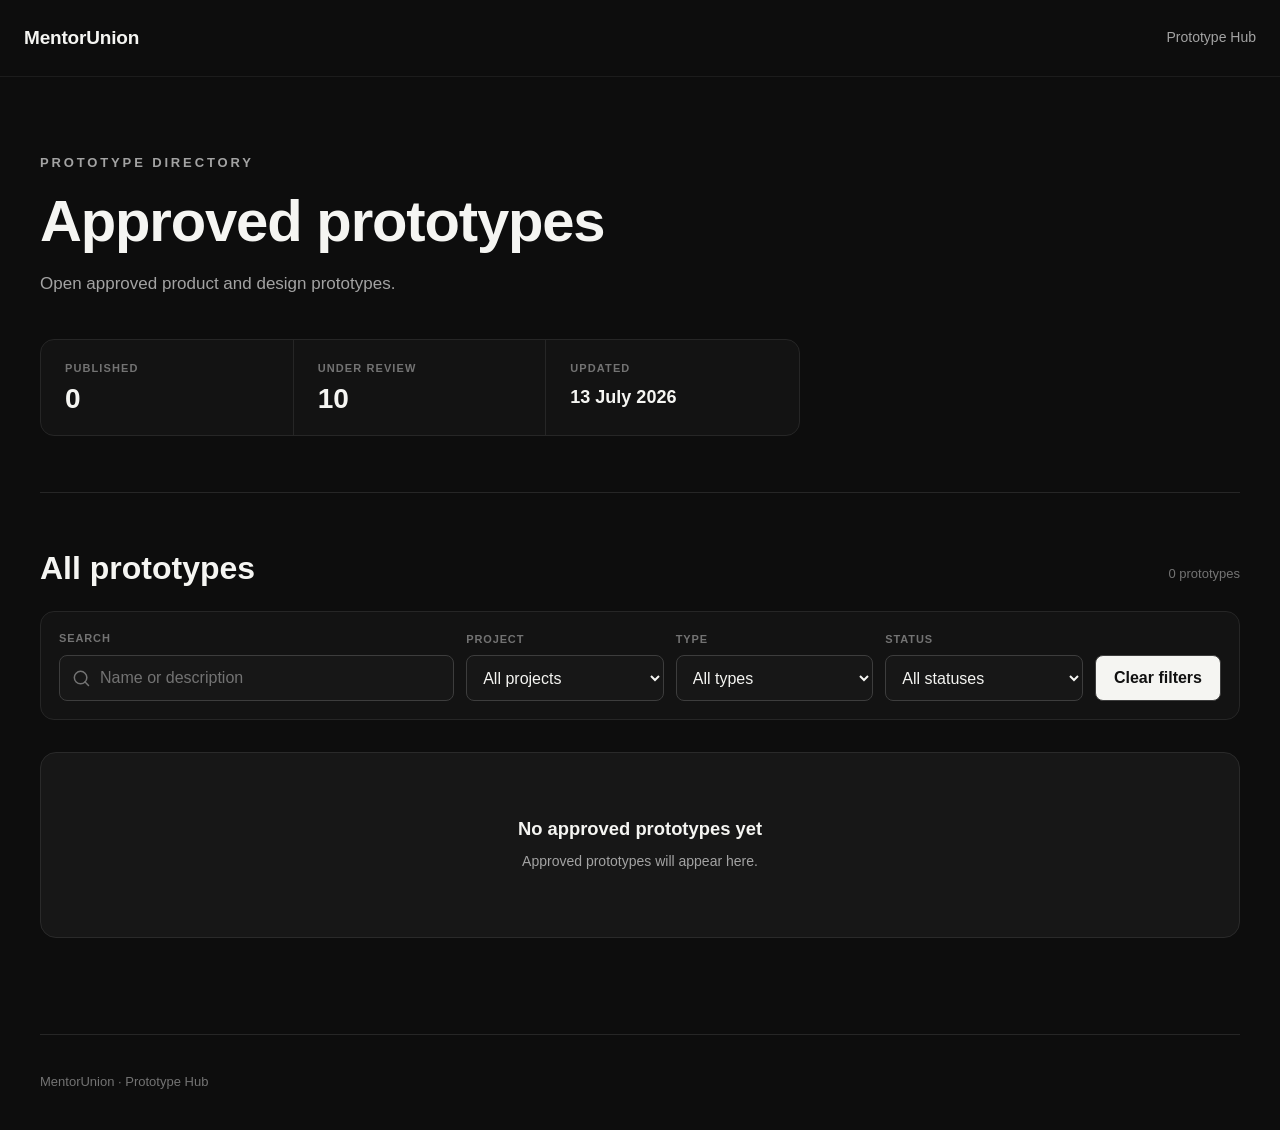
==== index.html @ cf946538 "Create approved prototype hub" ====
<!doctype html>
<html lang="en">
<head>
  <meta charset="utf-8">
  <meta name="viewport" content="width=device-width, initial-scale=1">
  <meta name="description" content="The central directory for approved MentorUnion product and design prototypes.">
  <meta name="color-scheme" content="dark">
  <title>Prototype Hub</title>
  <link rel="icon" href="assets/icons/hub-mark.svg" type="image/svg+xml">
  <link rel="stylesheet" href="assets/shared/styles.css">
  <script src="assets/shared/app.js" defer></script>
</head>
<body>
  <a class="skip-link" href="#prototype-directory">Skip to prototype directory</a>

  <header class="site-header">
    <div class="nav-inner">
      <a class="brand" href="index.html" aria-label="Prototype Hub home">MentorUnion</a>
      <span class="header-label">Prototype Hub</span>
    </div>
  </header>

  <main class="page-shell">
    <section class="hero" aria-labelledby="page-title">
      <p class="eyebrow">PROTOTYPE DIRECTORY</p>
      <h1 id="page-title">Approved prototypes</h1>
      <p class="hero-copy">Open approved product and design prototypes.</p>

      <dl class="summary" aria-label="Directory summary">
        <div class="summary-item">
          <dt>Published</dt>
          <dd id="published-count">0</dd>
        </div>
        <div class="summary-item">
          <dt>Under review</dt>
          <dd id="review-count">0</dd>
        </div>
        <div class="summary-item">
          <dt>Updated</dt>
          <dd id="last-updated">13 July 2026</dd>
        </div>
      </dl>
    </section>

    <section class="directory" id="prototype-directory" aria-labelledby="directory-title">
      <div class="section-heading">
        <h2 id="directory-title">All prototypes</h2>
        <p id="result-count" class="result-count" aria-live="polite">0 prototypes</p>
      </div>

      <form class="filters" id="filters" role="search" aria-label="Filter approved prototypes">
        <div class="filter-field search-field">
          <label for="prototype-search">Search</label>
          <div class="search-control">
            <svg aria-hidden="true" viewBox="0 0 24 24" width="20" height="20">
              <path d="m21 21-4.4-4.4m2.4-5.1a7.5 7.5 0 1 1-15 0 7.5 7.5 0 0 1 15 0Z" fill="none" stroke="currentColor" stroke-linecap="round" stroke-width="1.8"/>
            </svg>
            <input id="prototype-search" name="search" type="search" placeholder="Name or description" autocomplete="off">
          </div>
        </div>

        <div class="filter-field">
          <label for="project-filter">Project</label>
          <select id="project-filter" name="project">
            <option value="">All projects</option>
          </select>
        </div>

        <div class="filter-field">
          <label for="type-filter">Type</label>
          <select id="type-filter" name="type">
            <option value="">All types</option>
          </select>
        </div>

        <div class="filter-field">
          <label for="status-filter">Status</label>
          <select id="status-filter" name="status">
            <option value="">All statuses</option>
            <option value="approved">Approved</option>
          </select>
        </div>

        <button class="clear-button" id="clear-filters" type="reset">Clear filters</button>
      </form>

      <div class="prototype-grid" id="prototype-grid" aria-live="polite" aria-busy="true"></div>

      <div class="empty-state" id="empty-state" hidden>
        <h3 id="empty-title">No approved prototypes yet</h3>
        <p id="empty-description">Approved prototypes will appear here.</p>
      </div>

      <noscript>
        <div class="empty-state noscript-state">
          <h3>JavaScript is required to load the directory</h3>
          <p>Enable JavaScript to render approved prototype metadata from prototypes.json.</p>
        </div>
      </noscript>
    </section>
  </main>

  <footer class="site-footer page-shell">
    <p>MentorUnion · Prototype Hub</p>
  </footer>
</body>
</html>
---- assets/shared/styles.css ----
:root {
  --page: #0d0d0d;
  --surface: #171717;
  --surface-soft: #131313;
  --surface-selected: #1d2021;
  --text: #f5f5f2;
  --text-soft: #d4d4d4;
  --text-muted: #a3a3a3;
  --text-faint: #737373;
  --border: #262626;
  --border-card: #2a2a2a;
  --border-strong: #3d3d3d;
  --cyan: #39b6d8;
  --yellow: #f7d344;
  --orange: #e38330;
  --font: "Montserrat", "Helvetica Neue", Arial, sans-serif;
  --content: 1200px;
  --nav-content: 1312px;
  --radius: 16px;
}

*,
*::before,
*::after {
  box-sizing: border-box;
}

html {
  background: var(--page);
  scroll-behavior: smooth;
}

body {
  min-width: 0;
  margin: 0;
  overflow-x: hidden;
  background: var(--page);
  color: var(--text);
  font-family: var(--font);
  font-size: 16px;
  line-height: 1.55;
  -webkit-font-smoothing: antialiased;
}

img,
svg {
  display: block;
  max-width: 100%;
}

button,
input,
select {
  font: inherit;
}

a {
  color: var(--text);
  text-decoration: none;
}

a:hover {
  color: var(--cyan);
}

[hidden] {
  display: none !important;
}

:focus-visible {
  outline: 3px solid var(--cyan);
  outline-offset: 3px;
}

.skip-link {
  position: fixed;
  z-index: 100;
  top: 12px;
  left: 12px;
  min-height: 44px;
  padding: 10px 14px;
  transform: translateY(-160%);
  border-radius: 8px;
  background: var(--text);
  color: #111;
  font-weight: 700;
}

.skip-link:focus {
  transform: translateY(0);
}

.site-header {
  border-bottom: 1px solid #1c1c1c;
  background: rgba(13, 13, 13, 0.96);
}

.nav-inner {
  width: min(calc(100% - 48px), var(--nav-content));
  min-height: 76px;
  margin-inline: auto;
  display: flex;
  align-items: center;
  justify-content: space-between;
  gap: 32px;
}

.brand {
  font-size: 19px;
  font-weight: 800;
  letter-spacing: -0.01em;
}

.header-label {
  color: var(--text-muted);
  font-size: 14px;
  font-weight: 500;
}

.page-shell {
  width: min(calc(100% - 48px), var(--content));
  margin-inline: auto;
}

.hero {
  padding: 76px 0 56px;
  border-bottom: 1px solid var(--border);
}

.eyebrow {
  margin: 0 0 18px;
  color: var(--text-muted);
  font-size: 13px;
  font-weight: 700;
  letter-spacing: 0.22em;
}

h1,
h2,
h3,
p {
  overflow-wrap: break-word;
}

h1,
h2,
h3 {
  margin-top: 0;
}

h1 {
  margin-bottom: 0;
  font-size: clamp(2.5rem, 5vw, 3.625rem);
  font-weight: 800;
  letter-spacing: -0.02em;
  line-height: 1.05;
}

h2 {
  margin-bottom: 0;
  font-size: clamp(1.5rem, 3vw, 2rem);
  line-height: 1.2;
}

h3 {
  margin-bottom: 10px;
  font-size: 1.15rem;
  line-height: 1.3;
}

.hero-copy {
  max-width: 680px;
  margin: 18px 0 0;
  color: var(--text-muted);
  font-size: 17px;
  line-height: 1.6;
}

.summary {
  display: grid;
  grid-template-columns: repeat(3, minmax(0, 1fr));
  max-width: 760px;
  margin: 42px 0 0;
  overflow: hidden;
  border: 1px solid var(--border);
  border-radius: 14px;
  background: var(--surface-soft);
}

.summary-item {
  min-width: 0;
  padding: 20px 24px;
  border-right: 1px solid var(--border);
}

.summary-item:last-child {
  border-right: 0;
}

.summary dt {
  margin-bottom: 7px;
  color: var(--text-faint);
  font-size: 11px;
  font-weight: 700;
  letter-spacing: 0.1em;
  text-transform: uppercase;
}

.summary dd {
  margin: 0;
  color: var(--text);
  font-size: 18px;
  font-weight: 700;
}

.summary-item:not(:last-child) dd {
  font-size: 28px;
  line-height: 1.1;
}

.directory {
  padding: 56px 0 96px;
}

.section-heading {
  display: flex;
  align-items: end;
  justify-content: space-between;
  gap: 24px;
  margin-bottom: 24px;
}

.result-count {
  flex: none;
  margin: 0 0 3px;
  color: var(--text-faint);
  font-size: 13px;
}

.filters {
  display: grid;
  grid-template-columns: minmax(220px, 2fr) repeat(3, minmax(150px, 1fr)) auto;
  gap: 12px;
  align-items: end;
  margin-bottom: 32px;
  padding: 18px;
  border: 1px solid var(--border);
  border-radius: 14px;
  background: var(--surface-soft);
}

.filter-field {
  min-width: 0;
}

.filter-field label {
  display: block;
  margin-bottom: 7px;
  color: var(--text-faint);
  font-size: 11px;
  font-weight: 700;
  letter-spacing: 0.08em;
  text-transform: uppercase;
}

input,
select,
.clear-button {
  width: 100%;
  min-height: 46px;
  border: 1px solid var(--border-strong);
  border-radius: 8px;
  background: var(--surface);
  color: var(--text);
}

input,
select {
  padding: 10px 12px;
}

select {
  cursor: pointer;
  color-scheme: dark;
}

.search-control {
  position: relative;
}

.search-control svg {
  position: absolute;
  top: 50%;
  left: 12px;
  transform: translateY(-50%);
  color: var(--text-faint);
  pointer-events: none;
}

.search-control input {
  padding-left: 40px;
}

input::placeholder {
  color: var(--text-faint);
}

.clear-button {
  width: auto;
  padding: 10px 18px;
  cursor: pointer;
  background: var(--text);
  color: #111;
  font-weight: 700;
}

.clear-button:hover {
  background: #fff;
}

.prototype-grid {
  display: grid;
  grid-template-columns: repeat(3, minmax(0, 1fr));
  gap: 24px;
}

.prototype-card {
  min-width: 0;
  overflow: hidden;
  border: 1px solid var(--border-card);
  border-radius: var(--radius);
  background: var(--surface);
  transition: border-color 160ms ease, transform 160ms ease;
}

.prototype-card:hover {
  transform: translateY(-2px);
  border-color: var(--border-strong);
}

.preview-frame {
  position: relative;
  overflow: hidden;
  aspect-ratio: 16 / 10;
  border-bottom: 1px solid var(--border);
  background: var(--surface-soft);
}

.preview-frame img {
  width: 100%;
  height: 100%;
  object-fit: cover;
}

.device-badge {
  position: absolute;
  top: 12px;
  right: 12px;
  padding: 6px 9px;
  border: 1px solid var(--border-strong);
  border-radius: 999px;
  background: rgba(13, 13, 13, 0.9);
  color: var(--text-soft);
  font-size: 11px;
  font-weight: 600;
}

.card-body {
  display: flex;
  min-height: 320px;
  flex-direction: column;
  padding: 24px;
}

.card-meta,
.card-details {
  display: flex;
  flex-wrap: wrap;
  gap: 8px;
  align-items: center;
}

.card-meta {
  margin-bottom: 18px;
}

.pill {
  display: inline-flex;
  min-height: 26px;
  align-items: center;
  padding: 4px 9px;
  border: 1px solid var(--border-strong);
  border-radius: 999px;
  color: var(--text-muted);
  font-size: 11px;
  font-weight: 600;
}

.pill-approved {
  border-color: rgba(57, 182, 216, 0.55);
  color: var(--cyan);
}

.card-project {
  margin: 0 0 7px;
  color: var(--text-faint);
  font-size: 11px;
  font-weight: 700;
  letter-spacing: 0.1em;
  text-transform: uppercase;
}

.card-title {
  margin-bottom: 10px;
  font-size: 20px;
  font-weight: 700;
}

.card-description {
  margin: 0 0 20px;
  color: var(--text-muted);
  font-size: 14px;
  line-height: 1.55;
}

.card-details {
  margin-top: auto;
  padding-top: 18px;
  border-top: 1px solid var(--border);
  color: var(--text-faint);
  font-size: 12px;
}

.card-actions {
  display: flex;
  align-items: center;
  justify-content: space-between;
  gap: 14px;
  margin-top: 18px;
}

.card-link {
  display: inline-flex;
  min-height: 44px;
  align-items: center;
  justify-content: center;
  padding: 10px 16px;
  border-radius: 999px;
  background: var(--text);
  color: #111;
  font-size: 13px;
  font-weight: 700;
}

.card-link:hover {
  background: #fff;
  color: #111;
}

.reference-link {
  min-height: 44px;
  display: inline-flex;
  align-items: center;
  color: var(--text-muted);
  font-size: 12px;
  font-weight: 600;
}

.empty-state {
  padding: 64px 24px;
  border: 1px solid var(--border-card);
  border-radius: var(--radius);
  background: var(--surface);
  text-align: center;
}

.empty-state p {
  max-width: 520px;
  margin: 0 auto;
  color: var(--text-muted);
  font-size: 14px;
}

.noscript-state {
  margin-top: 24px;
}

.site-footer {
  min-height: 96px;
  display: flex;
  align-items: center;
  border-top: 1px solid var(--border);
  color: var(--text-faint);
  font-size: 13px;
}

.site-footer p {
  margin: 0;
}

@media (max-width: 1040px) {
  .filters {
    grid-template-columns: 2fr 1fr 1fr;
  }

  .filter-field:nth-of-type(4),
  .clear-button {
    grid-row: 2;
  }

  .prototype-grid {
    grid-template-columns: repeat(2, minmax(0, 1fr));
  }
}

@media (max-width: 760px) {
  .nav-inner,
  .page-shell {
    width: min(calc(100% - 32px), var(--content));
  }

  .hero {
    padding: 56px 0 44px;
  }

  .summary {
    grid-template-columns: 1fr;
  }

  .summary-item {
    border-right: 0;
    border-bottom: 1px solid var(--border);
  }

  .summary-item:last-child {
    border-bottom: 0;
  }

  .filters {
    grid-template-columns: repeat(2, minmax(0, 1fr));
  }

  .filter-field,
  .filter-field:nth-of-type(4),
  .clear-button {
    grid-row: auto;
  }

  .search-field {
    grid-column: 1 / -1;
  }
}

@media (max-width: 620px) {
  .nav-inner {
    min-height: 68px;
  }

  .header-label {
    display: none;
  }

  .directory {
    padding: 44px 0 72px;
  }

  .section-heading {
    align-items: flex-start;
    flex-direction: column;
    gap: 8px;
  }

  .result-count {
    margin: 0;
  }

  .filters {
    grid-template-columns: 1fr;
    padding: 16px;
  }

  .search-field {
    grid-column: auto;
  }

  .clear-button {
    width: 100%;
  }

  .prototype-grid {
    grid-template-columns: 1fr;
  }
}

@media (max-width: 360px) {
  .nav-inner,
  .page-shell {
    width: min(calc(100% - 24px), var(--content));
  }

  .card-actions {
    align-items: stretch;
    flex-direction: column;
  }
}

@media (prefers-reduced-motion: reduce) {
  *,
  *::before,
  *::after {
    scroll-behavior: auto !important;
    transition-duration: 0.01ms !important;
  }
}
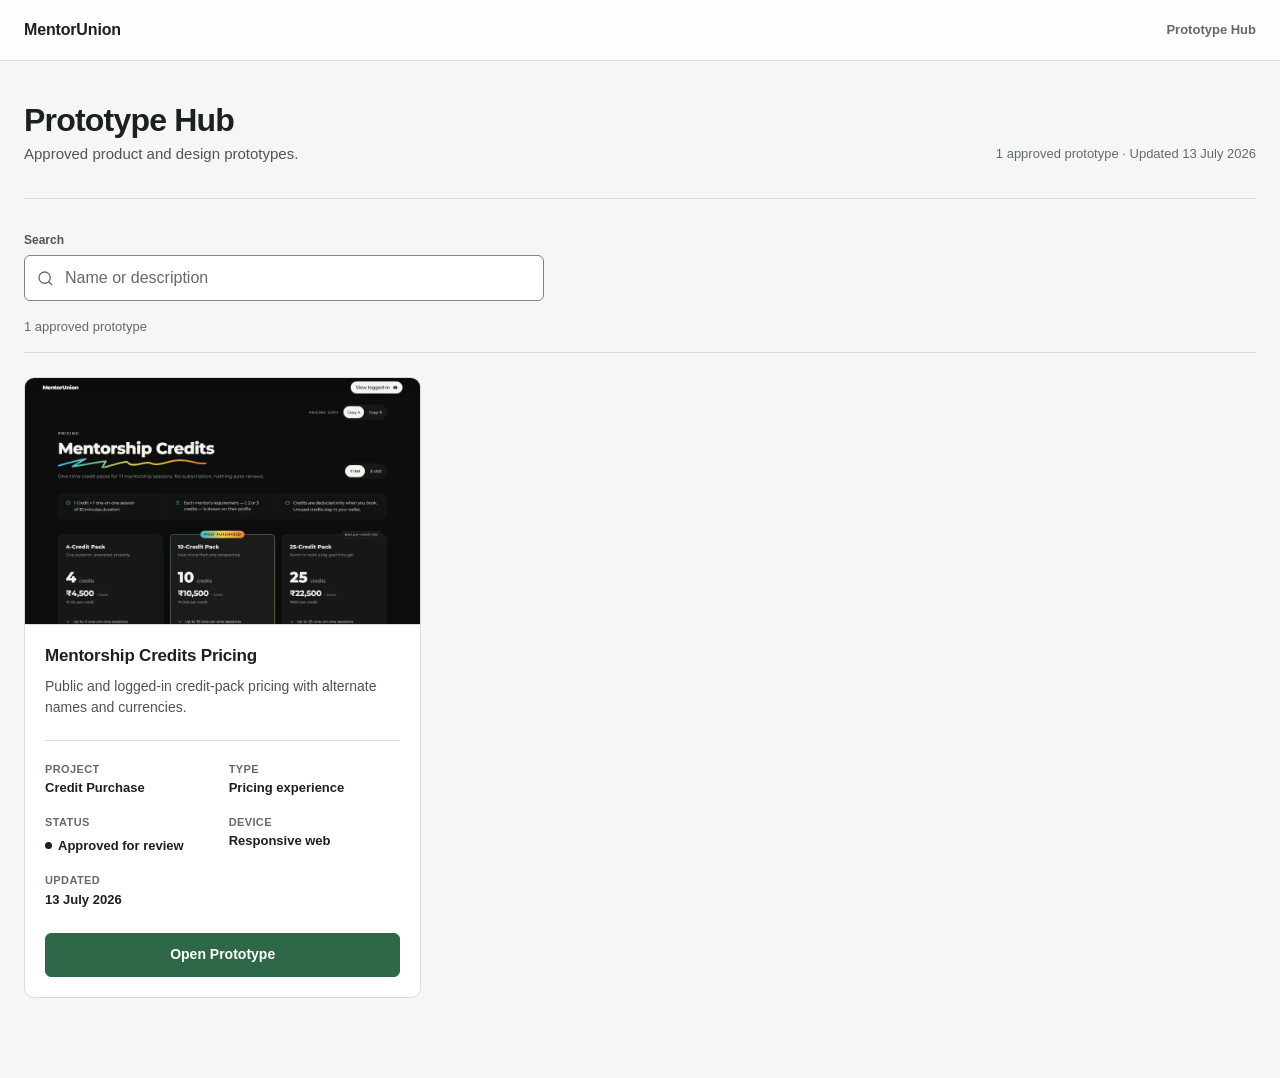
==== commit 5d9344ba: "Redesign prototype hub and add pricing review" ====
--- a/index.html
+++ b/index.html
@@ -3,8 +3,8 @@
 <head>
   <meta charset="utf-8">
   <meta name="viewport" content="width=device-width, initial-scale=1">
-  <meta name="description" content="The central directory for approved MentorUnion product and design prototypes.">
-  <meta name="color-scheme" content="dark">
+  <meta name="description" content="Approved MentorUnion product and design prototypes.">
+  <meta name="color-scheme" content="light">
   <title>Prototype Hub</title>
   <link rel="icon" href="assets/icons/hub-mark.svg" type="image/svg+xml">
   <link rel="stylesheet" href="assets/shared/styles.css">
@@ -14,94 +14,70 @@
   <a class="skip-link" href="#prototype-directory">Skip to prototype directory</a>
 
   <header class="site-header">
-    <div class="nav-inner">
-      <a class="brand" href="index.html" aria-label="Prototype Hub home">MentorUnion</a>
+    <div class="container header-inner">
+      <a class="brand" href="./">MentorUnion</a>
       <span class="header-label">Prototype Hub</span>
     </div>
   </header>
 
-  <main class="page-shell">
-    <section class="hero" aria-labelledby="page-title">
-      <p class="eyebrow">PROTOTYPE DIRECTORY</p>
-      <h1 id="page-title">Approved prototypes</h1>
-      <p class="hero-copy">Open approved product and design prototypes.</p>
-
-      <dl class="summary" aria-label="Directory summary">
-        <div class="summary-item">
-          <dt>Published</dt>
-          <dd id="published-count">0</dd>
-        </div>
-        <div class="summary-item">
-          <dt>Under review</dt>
-          <dd id="review-count">0</dd>
-        </div>
-        <div class="summary-item">
-          <dt>Updated</dt>
-          <dd id="last-updated">13 July 2026</dd>
-        </div>
-      </dl>
-    </section>
+  <main class="container">
+    <header class="page-header" aria-labelledby="page-title">
+      <div>
+        <h1 id="page-title">Prototype Hub</h1>
+        <p>Approved product and design prototypes.</p>
+      </div>
+      <p class="directory-summary" id="directory-summary">Loading prototypes&hellip;</p>
+    </header>
 
     <section class="directory" id="prototype-directory" aria-labelledby="directory-title">
-      <div class="section-heading">
-        <h2 id="directory-title">All prototypes</h2>
-        <p id="result-count" class="result-count" aria-live="polite">0 prototypes</p>
-      </div>
+      <h2 class="visually-hidden" id="directory-title">Available prototypes</h2>
 
-      <form class="filters" id="filters" role="search" aria-label="Filter approved prototypes">
+      <form class="filters" id="filters" role="search" aria-label="Search and filter prototypes">
         <div class="filter-field search-field">
           <label for="prototype-search">Search</label>
           <div class="search-control">
-            <svg aria-hidden="true" viewBox="0 0 24 24" width="20" height="20">
+            <svg aria-hidden="true" viewBox="0 0 24 24" width="18" height="18">
               <path d="m21 21-4.4-4.4m2.4-5.1a7.5 7.5 0 1 1-15 0 7.5 7.5 0 0 1 15 0Z" fill="none" stroke="currentColor" stroke-linecap="round" stroke-width="1.8"/>
             </svg>
             <input id="prototype-search" name="search" type="search" placeholder="Name or description" autocomplete="off">
           </div>
         </div>
 
-        <div class="filter-field">
+        <div class="filter-field" id="project-filter-field" hidden>
           <label for="project-filter">Project</label>
-          <select id="project-filter" name="project">
+          <select id="project-filter" name="project" disabled>
             <option value="">All projects</option>
           </select>
         </div>
 
-        <div class="filter-field">
+        <div class="filter-field" id="type-filter-field" hidden>
           <label for="type-filter">Type</label>
-          <select id="type-filter" name="type">
+          <select id="type-filter" name="type" disabled>
             <option value="">All types</option>
           </select>
         </div>
 
-        <div class="filter-field">
-          <label for="status-filter">Status</label>
-          <select id="status-filter" name="status">
-            <option value="">All statuses</option>
-            <option value="approved">Approved</option>
-          </select>
-        </div>
-
-        <button class="clear-button" id="clear-filters" type="reset">Clear filters</button>
+        <button class="reset-button" id="clear-filters" type="reset" disabled hidden>Reset</button>
       </form>
 
-      <div class="prototype-grid" id="prototype-grid" aria-live="polite" aria-busy="true"></div>
+      <div class="result-row">
+        <p class="result-count" id="result-count" aria-live="polite">Loading prototypes&hellip;</p>
+      </div>
+
+      <div class="prototype-grid" id="prototype-grid" aria-busy="true"></div>
 
       <div class="empty-state" id="empty-state" hidden>
-        <h3 id="empty-title">No approved prototypes yet</h3>
+        <h3 id="empty-title">No approved prototypes</h3>
         <p id="empty-description">Approved prototypes will appear here.</p>
       </div>
 
       <noscript>
         <div class="empty-state noscript-state">
-          <h3>JavaScript is required to load the directory</h3>
-          <p>Enable JavaScript to render approved prototype metadata from prototypes.json.</p>
+          <h3>JavaScript is required</h3>
+          <p>Enable JavaScript to load the prototype directory.</p>
         </div>
       </noscript>
     </section>
   </main>
-
-  <footer class="site-footer page-shell">
-    <p>MentorUnion · Prototype Hub</p>
-  </footer>
 </body>
 </html>
--- a/assets/shared/styles.css
+++ b/assets/shared/styles.css
@@ -1,22 +1,29 @@
 :root {
-  --page: #0d0d0d;
-  --surface: #171717;
-  --surface-soft: #131313;
-  --surface-selected: #1d2021;
-  --text: #f5f5f2;
-  --text-soft: #d4d4d4;
-  --text-muted: #a3a3a3;
-  --text-faint: #737373;
-  --border: #262626;
-  --border-card: #2a2a2a;
-  --border-strong: #3d3d3d;
-  --cyan: #39b6d8;
-  --yellow: #f7d344;
-  --orange: #e38330;
-  --font: "Montserrat", "Helvetica Neue", Arial, sans-serif;
-  --content: 1200px;
-  --nav-content: 1312px;
-  --radius: 16px;
+  --page-background: #f6f7f4;
+  --card-background: #ffffff;
+  --surface-muted: #f0f2ee;
+  --primary-text: #1b211d;
+  --secondary-text: #4c554f;
+  --muted-text: #626c65;
+  --border: #d8ddd8;
+  --border-strong: #7b867e;
+  --accent: #2f6848;
+  --accent-hover: #24553a;
+  --focus: #1f6f46;
+  --space-1: 0.25rem;
+  --space-2: 0.5rem;
+  --space-3: 0.75rem;
+  --space-4: 1rem;
+  --space-5: 1.25rem;
+  --space-6: 1.5rem;
+  --space-8: 2rem;
+  --space-10: 2.5rem;
+  --space-12: 3rem;
+  --radius-small: 0.375rem;
+  --radius: 0.625rem;
+  --shadow: 0 6px 18px rgba(27, 33, 29, 0.07);
+  --container-width: 90rem;
+  --font: Inter, ui-sans-serif, -apple-system, BlinkMacSystemFont, "Segoe UI", sans-serif;
 }
 
 *,
@@ -26,19 +33,16 @@
 }
 
 html {
-  background: var(--page);
-  scroll-behavior: smooth;
+  background: var(--page-background);
 }
 
 body {
-  min-width: 0;
-  margin: 0;
-  overflow-x: hidden;
-  background: var(--page);
-  color: var(--text);
+  margin: 0;
+  background: var(--page-background);
+  color: var(--primary-text);
   font-family: var(--font);
-  font-size: 16px;
-  line-height: 1.55;
+  font-size: 1rem;
+  line-height: 1.5;
   -webkit-font-smoothing: antialiased;
 }
 
@@ -54,13 +58,13 @@
   font: inherit;
 }
 
+button,
+select {
+  cursor: pointer;
+}
+
 a {
-  color: var(--text);
-  text-decoration: none;
-}
-
-a:hover {
-  color: var(--cyan);
+  color: inherit;
 }
 
 [hidden] {
@@ -68,78 +72,91 @@
 }
 
 :focus-visible {
-  outline: 3px solid var(--cyan);
+  outline: 3px solid var(--focus);
   outline-offset: 3px;
+}
+
+.visually-hidden {
+  position: absolute !important;
+  width: 1px !important;
+  height: 1px !important;
+  padding: 0 !important;
+  margin: -1px !important;
+  overflow: hidden !important;
+  clip: rect(0, 0, 0, 0) !important;
+  white-space: nowrap !important;
+  border: 0 !important;
 }
 
 .skip-link {
   position: fixed;
   z-index: 100;
-  top: 12px;
-  left: 12px;
-  min-height: 44px;
-  padding: 10px 14px;
-  transform: translateY(-160%);
-  border-radius: 8px;
-  background: var(--text);
-  color: #111;
+  top: var(--space-3);
+  left: var(--space-3);
+  min-height: 2.75rem;
+  padding: 0.625rem 0.875rem;
+  transform: translateY(-180%);
+  border-radius: var(--radius-small);
+  background: var(--primary-text);
+  color: #ffffff;
   font-weight: 700;
+  text-decoration: none;
 }
 
 .skip-link:focus {
   transform: translateY(0);
 }
 
+.container {
+  width: min(calc(100% - 3rem), var(--container-width));
+  margin-inline: auto;
+}
+
 .site-header {
-  border-bottom: 1px solid #1c1c1c;
-  background: rgba(13, 13, 13, 0.96);
-}
-
-.nav-inner {
-  width: min(calc(100% - 48px), var(--nav-content));
-  min-height: 76px;
-  margin-inline: auto;
+  border-bottom: 1px solid var(--border);
+  background: rgba(255, 255, 255, 0.92);
+}
+
+.header-inner {
+  min-height: 3.75rem;
   display: flex;
   align-items: center;
   justify-content: space-between;
-  gap: 32px;
+  gap: var(--space-4);
 }
 
 .brand {
-  font-size: 19px;
-  font-weight: 800;
+  color: var(--primary-text);
+  font-size: 1rem;
+  font-weight: 750;
   letter-spacing: -0.01em;
+  text-decoration: none;
+}
+
+.brand:hover {
+  color: var(--accent);
 }
 
 .header-label {
-  color: var(--text-muted);
-  font-size: 14px;
-  font-weight: 500;
-}
-
-.page-shell {
-  width: min(calc(100% - 48px), var(--content));
-  margin-inline: auto;
-}
-
-.hero {
-  padding: 76px 0 56px;
+  color: var(--muted-text);
+  font-size: 0.8125rem;
+  font-weight: 600;
+}
+
+.page-header {
+  display: flex;
+  align-items: end;
+  justify-content: space-between;
+  gap: var(--space-8);
+  padding: var(--space-10) 0 var(--space-8);
   border-bottom: 1px solid var(--border);
-}
-
-.eyebrow {
-  margin: 0 0 18px;
-  color: var(--text-muted);
-  font-size: 13px;
-  font-weight: 700;
-  letter-spacing: 0.22em;
 }
 
 h1,
 h2,
 h3,
 p {
-  overflow-wrap: break-word;
+  overflow-wrap: anywhere;
 }
 
 h1,
@@ -149,104 +166,36 @@
 }
 
 h1 {
-  margin-bottom: 0;
-  font-size: clamp(2.5rem, 5vw, 3.625rem);
-  font-weight: 800;
-  letter-spacing: -0.02em;
-  line-height: 1.05;
-}
-
-h2 {
-  margin-bottom: 0;
-  font-size: clamp(1.5rem, 3vw, 2rem);
+  margin-bottom: var(--space-1);
+  font-size: clamp(1.75rem, 3vw, 2rem);
+  font-weight: 750;
+  letter-spacing: -0.025em;
   line-height: 1.2;
 }
 
-h3 {
-  margin-bottom: 10px;
-  font-size: 1.15rem;
-  line-height: 1.3;
-}
-
-.hero-copy {
-  max-width: 680px;
-  margin: 18px 0 0;
-  color: var(--text-muted);
-  font-size: 17px;
-  line-height: 1.6;
-}
-
-.summary {
-  display: grid;
-  grid-template-columns: repeat(3, minmax(0, 1fr));
-  max-width: 760px;
-  margin: 42px 0 0;
-  overflow: hidden;
-  border: 1px solid var(--border);
-  border-radius: 14px;
-  background: var(--surface-soft);
-}
-
-.summary-item {
-  min-width: 0;
-  padding: 20px 24px;
-  border-right: 1px solid var(--border);
-}
-
-.summary-item:last-child {
-  border-right: 0;
-}
-
-.summary dt {
-  margin-bottom: 7px;
-  color: var(--text-faint);
-  font-size: 11px;
-  font-weight: 700;
-  letter-spacing: 0.1em;
-  text-transform: uppercase;
-}
-
-.summary dd {
-  margin: 0;
-  color: var(--text);
-  font-size: 18px;
-  font-weight: 700;
-}
-
-.summary-item:not(:last-child) dd {
-  font-size: 28px;
-  line-height: 1.1;
+.page-header > div > p {
+  margin: 0;
+  color: var(--secondary-text);
+  font-size: 0.9375rem;
+}
+
+.directory-summary {
+  flex: none;
+  margin: 0 0 0.125rem;
+  color: var(--muted-text);
+  font-size: 0.8125rem;
 }
 
 .directory {
-  padding: 56px 0 96px;
-}
-
-.section-heading {
-  display: flex;
-  align-items: end;
-  justify-content: space-between;
-  gap: 24px;
-  margin-bottom: 24px;
-}
-
-.result-count {
-  flex: none;
-  margin: 0 0 3px;
-  color: var(--text-faint);
-  font-size: 13px;
+  padding: var(--space-8) 0 5rem;
 }
 
 .filters {
   display: grid;
-  grid-template-columns: minmax(220px, 2fr) repeat(3, minmax(150px, 1fr)) auto;
-  gap: 12px;
+  grid-template-columns: minmax(15rem, 32.5rem) repeat(2, minmax(10rem, 13.75rem)) auto;
+  gap: var(--space-3);
   align-items: end;
-  margin-bottom: 32px;
-  padding: 18px;
-  border: 1px solid var(--border);
-  border-radius: 14px;
-  background: var(--surface-soft);
+  margin: 0;
 }
 
 .filter-field {
@@ -255,33 +204,36 @@
 
 .filter-field label {
   display: block;
-  margin-bottom: 7px;
-  color: var(--text-faint);
-  font-size: 11px;
+  margin-bottom: 0.375rem;
+  color: var(--secondary-text);
+  font-size: 0.75rem;
   font-weight: 700;
-  letter-spacing: 0.08em;
-  text-transform: uppercase;
 }
 
 input,
 select,
-.clear-button {
+.reset-button {
   width: 100%;
-  min-height: 46px;
+  min-height: 2.75rem;
   border: 1px solid var(--border-strong);
-  border-radius: 8px;
-  background: var(--surface);
-  color: var(--text);
+  border-radius: var(--radius-small);
+  background: var(--card-background);
+  color: var(--primary-text);
 }
 
 input,
 select {
-  padding: 10px 12px;
-}
-
-select {
-  cursor: pointer;
-  color-scheme: dark;
+  padding: 0.625rem 0.75rem;
+}
+
+input:hover,
+select:hover {
+  border-color: var(--muted-text);
+}
+
+input::placeholder {
+  color: var(--muted-text);
+  opacity: 1;
 }
 
 .search-control {
@@ -291,59 +243,77 @@
 .search-control svg {
   position: absolute;
   top: 50%;
-  left: 12px;
+  left: var(--space-3);
   transform: translateY(-50%);
-  color: var(--text-faint);
+  color: var(--muted-text);
   pointer-events: none;
 }
 
 .search-control input {
-  padding-left: 40px;
-}
-
-input::placeholder {
-  color: var(--text-faint);
-}
-
-.clear-button {
+  padding-left: 2.5rem;
+}
+
+.reset-button {
   width: auto;
-  padding: 10px 18px;
-  cursor: pointer;
-  background: var(--text);
-  color: #111;
+  padding: 0.625rem var(--space-4);
+  color: var(--accent);
+  font-size: 0.875rem;
   font-weight: 700;
 }
 
-.clear-button:hover {
-  background: #fff;
+.reset-button:hover {
+  border-color: var(--accent);
+  background: #f8fbf8;
+}
+
+.reset-button:disabled {
+  cursor: default;
+}
+
+.result-row {
+  min-height: 3.25rem;
+  display: flex;
+  align-items: center;
+  border-bottom: 1px solid var(--border);
+}
+
+.result-count {
+  margin: 0;
+  color: var(--muted-text);
+  font-size: 0.8125rem;
 }
 
 .prototype-grid {
   display: grid;
-  grid-template-columns: repeat(3, minmax(0, 1fr));
-  gap: 24px;
+  grid-template-columns: repeat(auto-fill, minmax(min(100%, 18.5rem), 1fr));
+  gap: var(--space-5);
+  align-items: stretch;
+  padding-top: var(--space-6);
 }
 
 .prototype-card {
   min-width: 0;
+  height: 100%;
+  display: flex;
   overflow: hidden;
-  border: 1px solid var(--border-card);
+  flex-direction: column;
+  border: 1px solid var(--border);
   border-radius: var(--radius);
-  background: var(--surface);
-  transition: border-color 160ms ease, transform 160ms ease;
+  background: var(--card-background);
+  transition: border-color 150ms ease, box-shadow 150ms ease, background-color 150ms ease;
 }
 
 .prototype-card:hover {
-  transform: translateY(-2px);
   border-color: var(--border-strong);
+  background: #fefefe;
+  box-shadow: var(--shadow);
 }
 
 .preview-frame {
-  position: relative;
   overflow: hidden;
   aspect-ratio: 16 / 10;
   border-bottom: 1px solid var(--border);
-  background: var(--surface-soft);
+  background: var(--surface-muted);
 }
 
 .preview-frame img {
@@ -352,255 +322,203 @@
   object-fit: cover;
 }
 
-.device-badge {
-  position: absolute;
-  top: 12px;
-  right: 12px;
-  padding: 6px 9px;
-  border: 1px solid var(--border-strong);
-  border-radius: 999px;
-  background: rgba(13, 13, 13, 0.9);
-  color: var(--text-soft);
-  font-size: 11px;
+.card-body {
+  height: 100%;
+  display: flex;
+  flex: 1;
+  flex-direction: column;
+  padding: var(--space-5);
+}
+
+.card-title {
+  margin-bottom: var(--space-2);
+  color: var(--primary-text);
+  font-size: 1.0625rem;
+  font-weight: 750;
+  letter-spacing: -0.012em;
+  line-height: 1.35;
+}
+
+.card-description {
+  min-height: 2.75rem;
+  max-height: 3em;
+  display: -webkit-box;
+  margin: 0;
+  overflow: hidden;
+  color: var(--secondary-text);
+  font-size: 0.875rem;
+  line-height: 1.5;
+  -webkit-box-orient: vertical;
+  -webkit-line-clamp: 2;
+}
+
+.card-metadata {
+  display: grid;
+  grid-template-columns: repeat(2, minmax(0, 1fr));
+  gap: var(--space-4) var(--space-3);
+  margin: var(--space-5) 0 0;
+  padding-top: var(--space-5);
+  border-top: 1px solid var(--border);
+}
+
+.metadata-item {
+  min-width: 0;
+}
+
+.metadata-item dt {
+  margin-bottom: 0.125rem;
+  color: var(--muted-text);
+  font-size: 0.6875rem;
+  font-weight: 700;
+  letter-spacing: 0.035em;
+  text-transform: uppercase;
+}
+
+.metadata-item dd {
+  margin: 0;
+  overflow-wrap: anywhere;
+  color: var(--primary-text);
+  font-size: 0.8125rem;
   font-weight: 600;
-}
-
-.card-body {
-  display: flex;
-  min-height: 320px;
-  flex-direction: column;
-  padding: 24px;
-}
-
-.card-meta,
-.card-details {
-  display: flex;
-  flex-wrap: wrap;
-  gap: 8px;
+  line-height: 1.4;
+}
+
+.status-value {
+  display: inline-flex;
   align-items: center;
-}
-
-.card-meta {
-  margin-bottom: 18px;
-}
-
-.pill {
-  display: inline-flex;
-  min-height: 26px;
-  align-items: center;
-  padding: 4px 9px;
-  border: 1px solid var(--border-strong);
-  border-radius: 999px;
-  color: var(--text-muted);
-  font-size: 11px;
-  font-weight: 600;
-}
-
-.pill-approved {
-  border-color: rgba(57, 182, 216, 0.55);
-  color: var(--cyan);
-}
-
-.card-project {
-  margin: 0 0 7px;
-  color: var(--text-faint);
-  font-size: 11px;
-  font-weight: 700;
-  letter-spacing: 0.1em;
-  text-transform: uppercase;
-}
-
-.card-title {
-  margin-bottom: 10px;
-  font-size: 20px;
-  font-weight: 700;
-}
-
-.card-description {
-  margin: 0 0 20px;
-  color: var(--text-muted);
-  font-size: 14px;
-  line-height: 1.55;
-}
-
-.card-details {
-  margin-top: auto;
-  padding-top: 18px;
-  border-top: 1px solid var(--border);
-  color: var(--text-faint);
-  font-size: 12px;
+  gap: 0.375rem;
+  color: var(--accent);
+}
+
+.status-value::before {
+  width: 0.4375rem;
+  height: 0.4375rem;
+  flex: none;
+  border-radius: 50%;
+  background: currentColor;
+  content: "";
 }
 
 .card-actions {
   display: flex;
-  align-items: center;
-  justify-content: space-between;
-  gap: 14px;
-  margin-top: 18px;
+  flex-direction: column;
+  align-items: stretch;
+  gap: var(--space-2);
+  margin-top: auto;
+  padding-top: var(--space-6);
 }
 
 .card-link {
+  min-height: 2.75rem;
   display: inline-flex;
-  min-height: 44px;
   align-items: center;
   justify-content: center;
-  padding: 10px 16px;
-  border-radius: 999px;
-  background: var(--text);
-  color: #111;
-  font-size: 13px;
+  padding: 0.625rem var(--space-4);
+  border: 1px solid var(--accent);
+  border-radius: var(--radius-small);
+  background: var(--accent);
+  color: #ffffff;
+  font-size: 0.875rem;
   font-weight: 700;
+  text-decoration: none;
 }
 
 .card-link:hover {
-  background: #fff;
-  color: #111;
+  border-color: var(--accent-hover);
+  background: var(--accent-hover);
 }
 
 .reference-link {
-  min-height: 44px;
+  min-height: 2.75rem;
   display: inline-flex;
   align-items: center;
-  color: var(--text-muted);
-  font-size: 12px;
-  font-weight: 600;
+  justify-content: center;
+  color: var(--accent);
+  font-size: 0.8125rem;
+  font-weight: 700;
+  text-underline-offset: 0.2em;
+}
+
+.reference-link:hover {
+  color: var(--accent-hover);
 }
 
 .empty-state {
-  padding: 64px 24px;
-  border: 1px solid var(--border-card);
+  margin-top: var(--space-6);
+  padding: var(--space-12) var(--space-6);
+  border: 1px solid var(--border);
   border-radius: var(--radius);
-  background: var(--surface);
+  background: var(--card-background);
   text-align: center;
 }
 
+.empty-state h3 {
+  margin-bottom: var(--space-2);
+  font-size: 1rem;
+}
+
 .empty-state p {
-  max-width: 520px;
-  margin: 0 auto;
-  color: var(--text-muted);
-  font-size: 14px;
+  margin: 0;
+  color: var(--secondary-text);
+  font-size: 0.875rem;
 }
 
 .noscript-state {
-  margin-top: 24px;
-}
-
-.site-footer {
-  min-height: 96px;
-  display: flex;
-  align-items: center;
-  border-top: 1px solid var(--border);
-  color: var(--text-faint);
-  font-size: 13px;
-}
-
-.site-footer p {
-  margin: 0;
-}
-
-@media (max-width: 1040px) {
-  .filters {
-    grid-template-columns: 2fr 1fr 1fr;
-  }
-
-  .filter-field:nth-of-type(4),
-  .clear-button {
-    grid-row: 2;
-  }
-
-  .prototype-grid {
-    grid-template-columns: repeat(2, minmax(0, 1fr));
-  }
-}
-
-@media (max-width: 760px) {
-  .nav-inner,
-  .page-shell {
-    width: min(calc(100% - 32px), var(--content));
-  }
-
-  .hero {
-    padding: 56px 0 44px;
-  }
-
-  .summary {
-    grid-template-columns: 1fr;
-  }
-
-  .summary-item {
-    border-right: 0;
-    border-bottom: 1px solid var(--border);
-  }
-
-  .summary-item:last-child {
-    border-bottom: 0;
-  }
-
+  margin-top: var(--space-6);
+}
+
+@media (max-width: 56.25rem) {
   .filters {
     grid-template-columns: repeat(2, minmax(0, 1fr));
   }
 
-  .filter-field,
-  .filter-field:nth-of-type(4),
-  .clear-button {
-    grid-row: auto;
-  }
-
   .search-field {
     grid-column: 1 / -1;
   }
-}
-
-@media (max-width: 620px) {
-  .nav-inner {
-    min-height: 68px;
-  }
-
-  .header-label {
-    display: none;
-  }
-
-  .directory {
-    padding: 44px 0 72px;
-  }
-
-  .section-heading {
+
+  .reset-button {
+    justify-self: start;
+  }
+}
+
+@media (max-width: 37.5rem) {
+  .container {
+    width: min(calc(100% - 2rem), var(--container-width));
+  }
+
+  .header-inner {
+    min-height: 3.5rem;
+  }
+
+  .page-header {
     align-items: flex-start;
     flex-direction: column;
-    gap: 8px;
-  }
-
-  .result-count {
+    gap: var(--space-3);
+    padding: var(--space-8) 0 var(--space-6);
+  }
+
+  .directory-summary {
     margin: 0;
+  }
+
+  .directory {
+    padding-top: var(--space-6);
   }
 
   .filters {
     grid-template-columns: 1fr;
-    padding: 16px;
   }
 
   .search-field {
     grid-column: auto;
   }
 
-  .clear-button {
+  .reset-button {
     width: 100%;
   }
 
-  .prototype-grid {
-    grid-template-columns: 1fr;
-  }
-}
-
-@media (max-width: 360px) {
-  .nav-inner,
-  .page-shell {
-    width: min(calc(100% - 24px), var(--content));
-  }
-
-  .card-actions {
-    align-items: stretch;
-    flex-direction: column;
+  .card-body {
+    padding: var(--space-4);
   }
 }
 
@@ -610,5 +528,6 @@
   *::after {
     scroll-behavior: auto !important;
     transition-duration: 0.01ms !important;
-  }
-}
+    transition-delay: 0.01ms !important;
+  }
+}
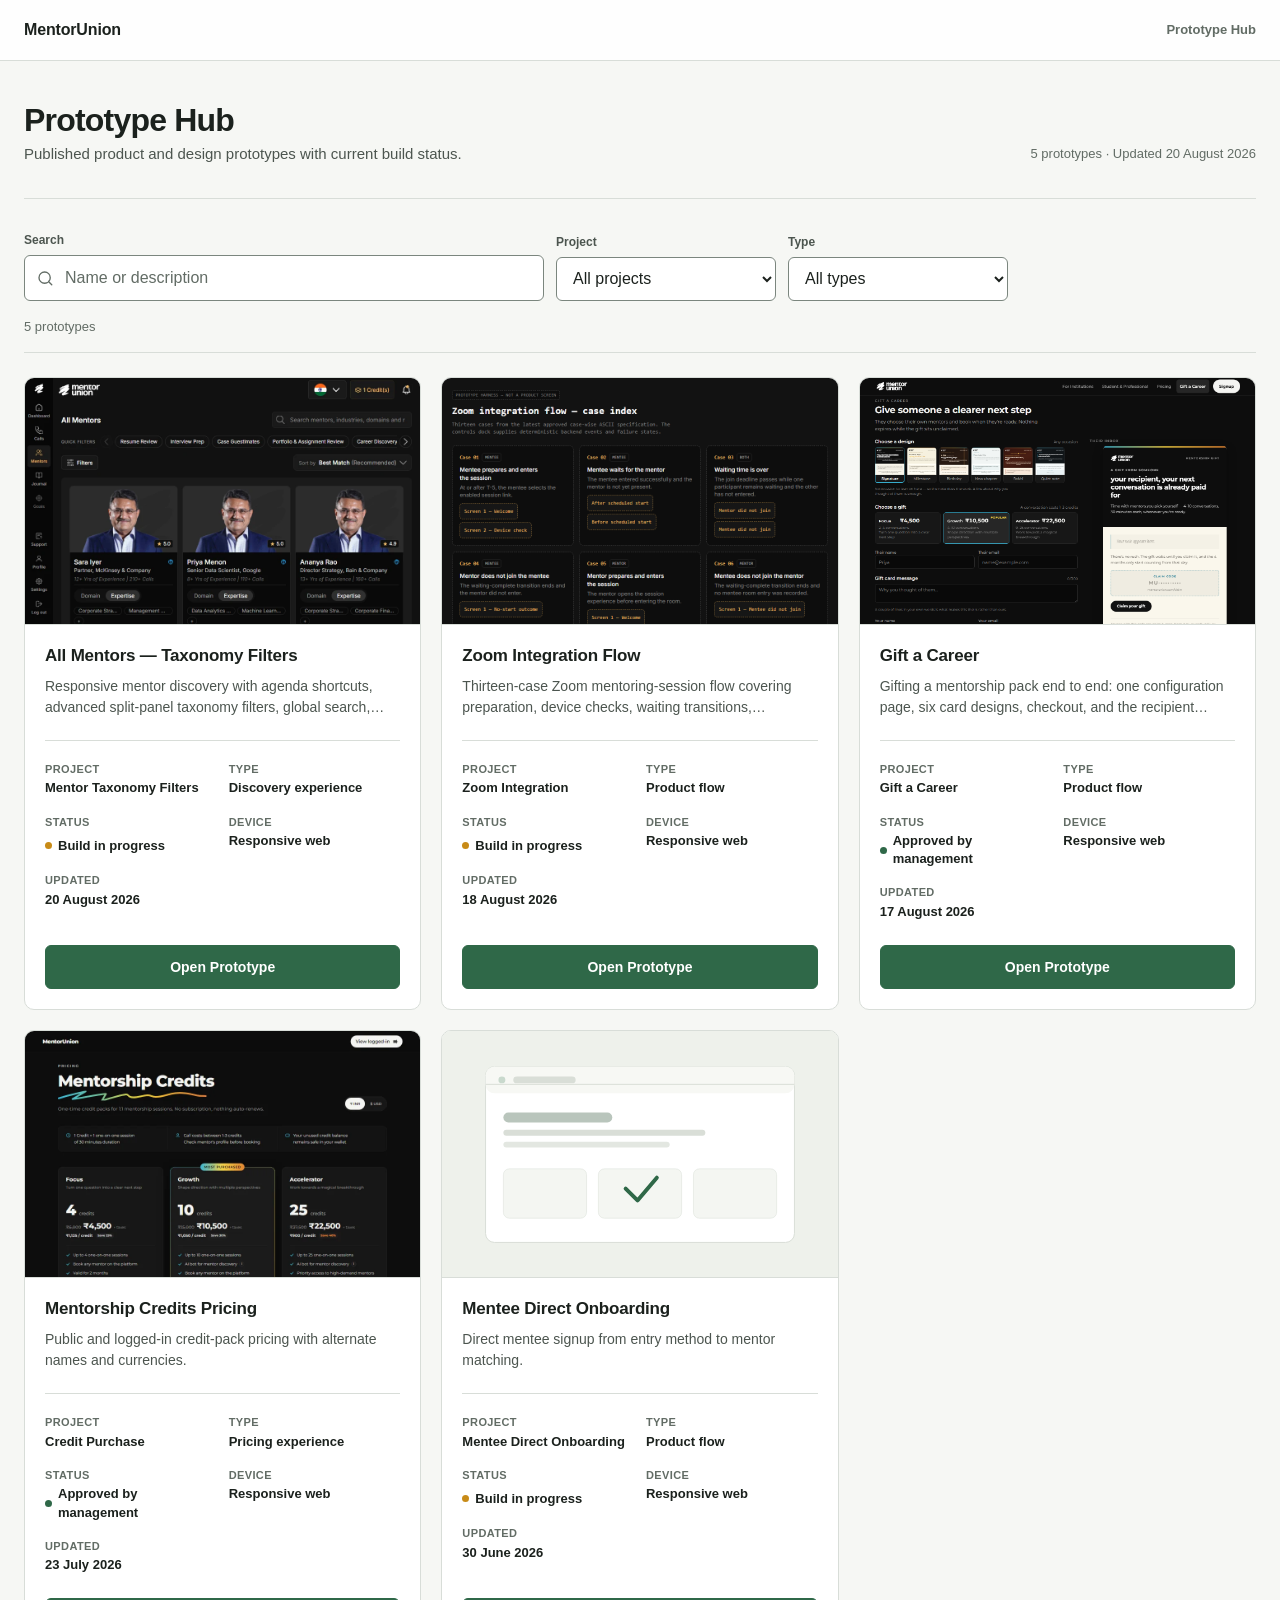
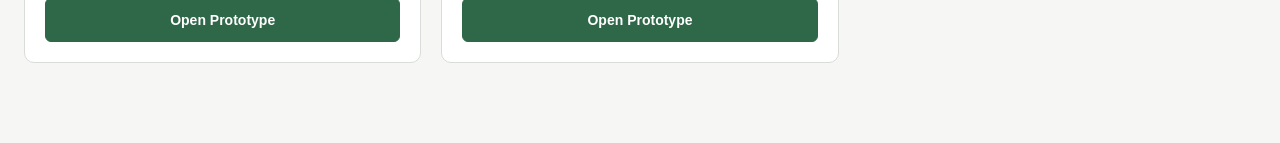
==== commit ec45dd7d: "Update mentor filters and prototype statuses" ====
--- a/index.html
+++ b/index.html
@@ -3,7 +3,7 @@
 <head>
   <meta charset="utf-8">
   <meta name="viewport" content="width=device-width, initial-scale=1">
-  <meta name="description" content="Approved MentorUnion product and design prototypes.">
+  <meta name="description" content="Published MentorUnion product and design prototypes with current build status.">
   <meta name="color-scheme" content="light">
   <title>Prototype Hub</title>
   <link rel="icon" href="assets/icons/hub-mark.svg" type="image/svg+xml">
@@ -24,7 +24,7 @@
     <header class="page-header" aria-labelledby="page-title">
       <div>
         <h1 id="page-title">Prototype Hub</h1>
-        <p>Approved product and design prototypes.</p>
+        <p>Published product and design prototypes with current build status.</p>
       </div>
       <p class="directory-summary" id="directory-summary">Loading prototypes&hellip;</p>
     </header>
@@ -67,8 +67,8 @@
       <div class="prototype-grid" id="prototype-grid" aria-busy="true"></div>
 
       <div class="empty-state" id="empty-state" hidden>
-        <h3 id="empty-title">No approved prototypes</h3>
-        <p id="empty-description">Approved prototypes will appear here.</p>
+        <h3 id="empty-title">No prototypes</h3>
+        <p id="empty-description">Published prototypes will appear here.</p>
       </div>
 
       <noscript>
--- a/assets/shared/styles.css
+++ b/assets/shared/styles.css
@@ -10,6 +10,8 @@
   --accent: #2f6848;
   --accent-hover: #24553a;
   --focus: #1f6f46;
+  --status-progress: #c88b17;
+  --status-approved: #2f6848;
   --space-1: 0.25rem;
   --space-2: 0.5rem;
   --space-3: 0.75rem;
@@ -387,7 +389,7 @@
   display: inline-flex;
   align-items: center;
   gap: 0.375rem;
-  color: var(--accent);
+  color: var(--primary-text);
 }
 
 .status-value::before {
@@ -395,8 +397,16 @@
   height: 0.4375rem;
   flex: none;
   border-radius: 50%;
-  background: currentColor;
+  background: var(--status-mark);
   content: "";
+}
+
+.status-value--in-progress {
+  --status-mark: var(--status-progress);
+}
+
+.status-value--management-approved {
+  --status-mark: var(--status-approved);
 }
 
 .card-actions {
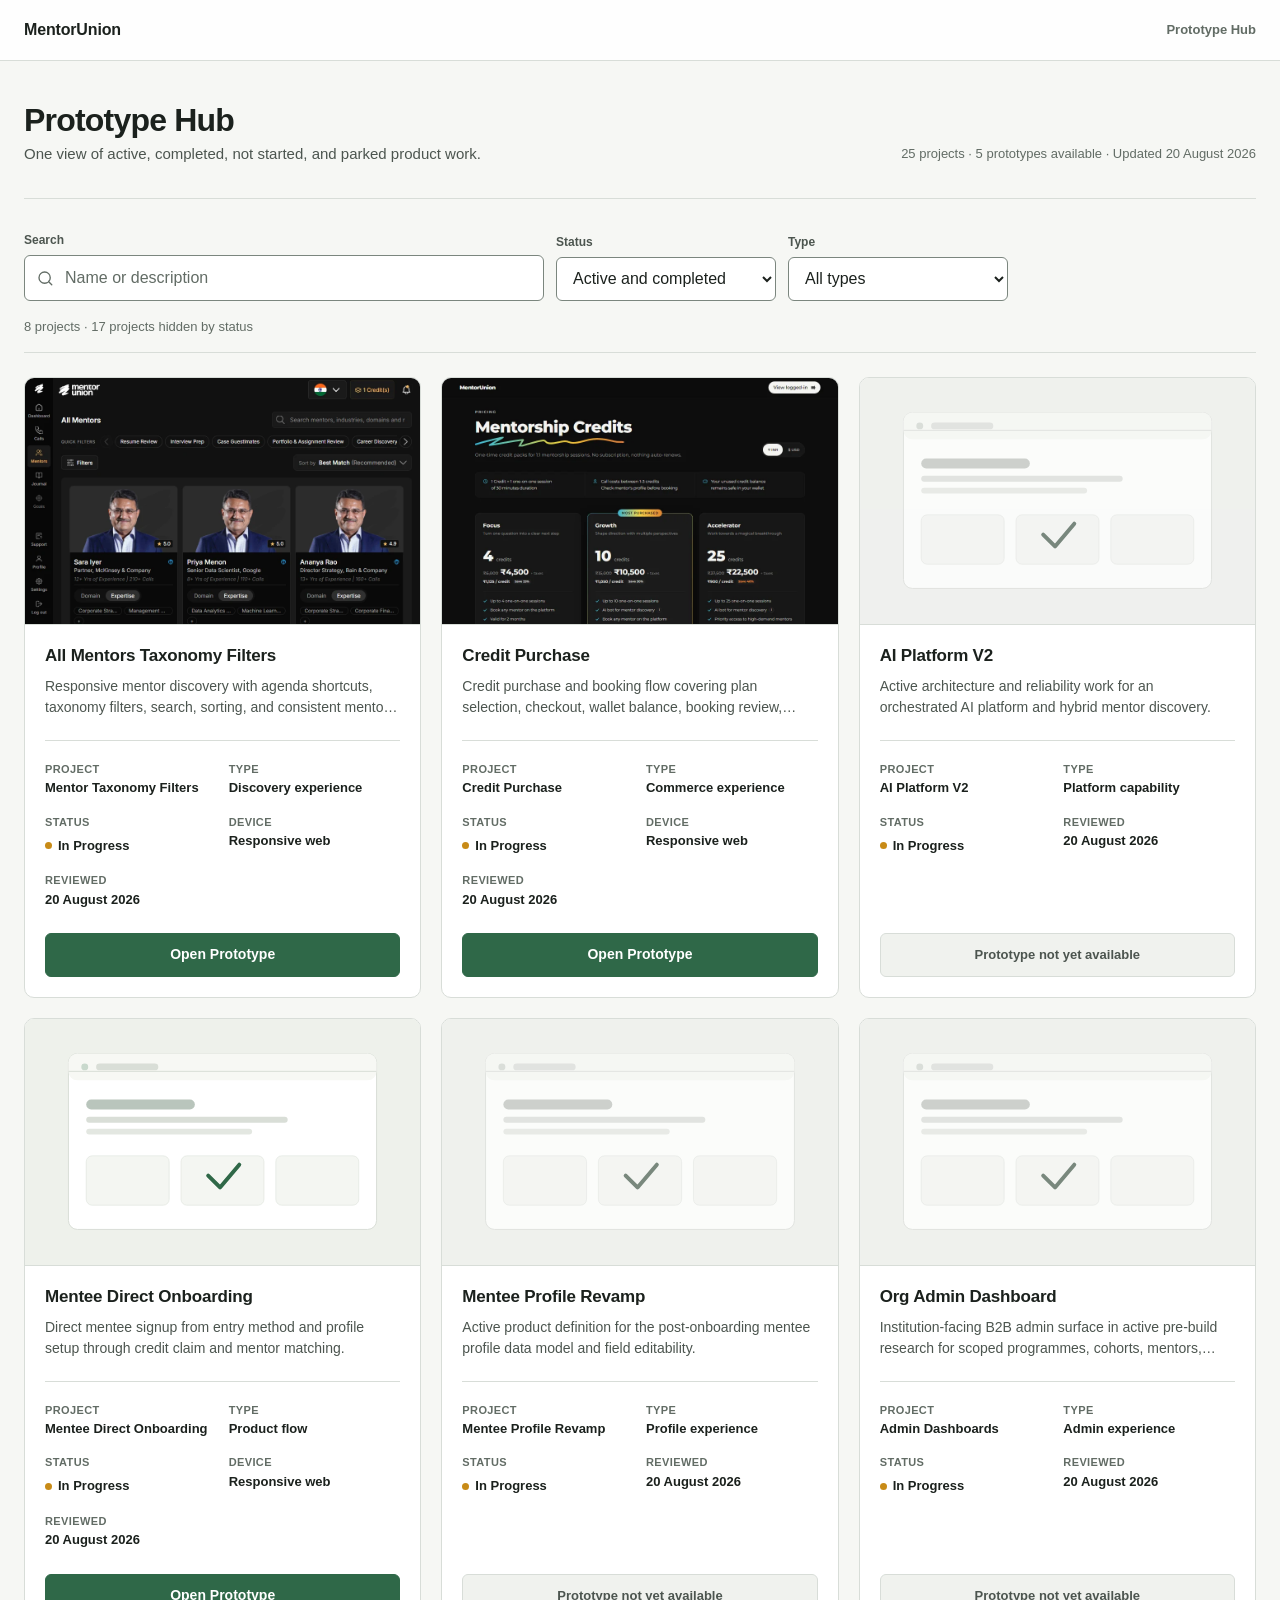
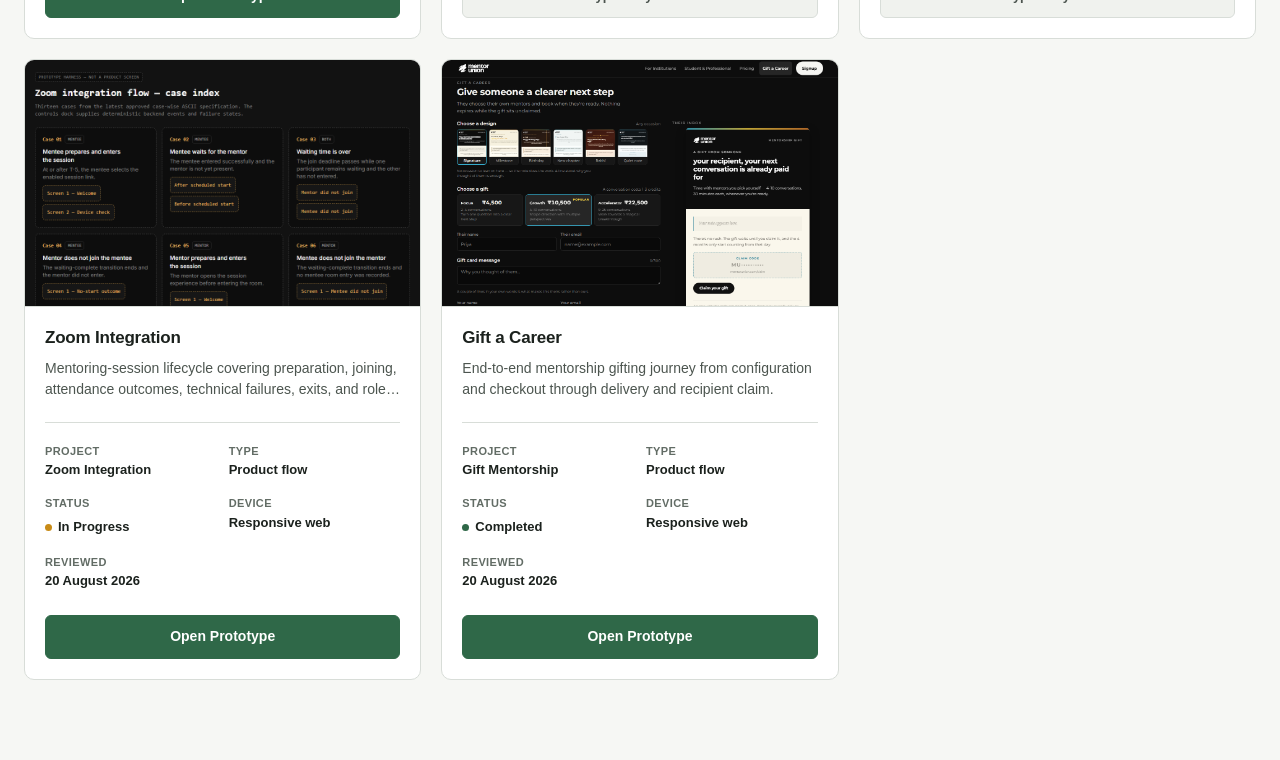
==== commit 3981fe4f: "Synchronize hub with live and parked projects" ====
--- a/index.html
+++ b/index.html
@@ -3,7 +3,7 @@
 <head>
   <meta charset="utf-8">
   <meta name="viewport" content="width=device-width, initial-scale=1">
-  <meta name="description" content="Published MentorUnion product and design prototypes with current build status.">
+  <meta name="description" content="Central directory of MentorUnion product projects and their current prototype status.">
   <meta name="color-scheme" content="light">
   <title>Prototype Hub</title>
   <link rel="icon" href="assets/icons/hub-mark.svg" type="image/svg+xml">
@@ -24,15 +24,15 @@
     <header class="page-header" aria-labelledby="page-title">
       <div>
         <h1 id="page-title">Prototype Hub</h1>
-        <p>Published product and design prototypes with current build status.</p>
+        <p>One view of active, completed, not started, and parked product work.</p>
       </div>
-      <p class="directory-summary" id="directory-summary">Loading prototypes&hellip;</p>
+      <p class="directory-summary" id="directory-summary">Loading projects&hellip;</p>
     </header>
 
     <section class="directory" id="prototype-directory" aria-labelledby="directory-title">
-      <h2 class="visually-hidden" id="directory-title">Available prototypes</h2>
+      <h2 class="visually-hidden" id="directory-title">Product projects</h2>
 
-      <form class="filters" id="filters" role="search" aria-label="Search and filter prototypes">
+      <form class="filters" id="filters" role="search" aria-label="Search and filter projects">
         <div class="filter-field search-field">
           <label for="prototype-search">Search</label>
           <div class="search-control">
@@ -43,10 +43,15 @@
           </div>
         </div>
 
-        <div class="filter-field" id="project-filter-field" hidden>
-          <label for="project-filter">Project</label>
-          <select id="project-filter" name="project" disabled>
-            <option value="">All projects</option>
+        <div class="filter-field">
+          <label for="status-filter">Status</label>
+          <select id="status-filter" name="status">
+            <option value="default">Active and completed</option>
+            <option value="all">All statuses</option>
+            <option value="in-progress">In Progress</option>
+            <option value="completed">Completed</option>
+            <option value="not-started">Not Started</option>
+            <option value="parked">Parked</option>
           </select>
         </div>
 
@@ -61,14 +66,14 @@
       </form>
 
       <div class="result-row">
-        <p class="result-count" id="result-count" aria-live="polite">Loading prototypes&hellip;</p>
+        <p class="result-count" id="result-count" aria-live="polite">Loading projects&hellip;</p>
       </div>
 
       <div class="prototype-grid" id="prototype-grid" aria-busy="true"></div>
 
       <div class="empty-state" id="empty-state" hidden>
-        <h3 id="empty-title">No prototypes</h3>
-        <p id="empty-description">Published prototypes will appear here.</p>
+        <h3 id="empty-title">No projects</h3>
+        <p id="empty-description">Projects will appear here when they match the selected status and filters.</p>
       </div>
 
       <noscript>
--- a/assets/shared/styles.css
+++ b/assets/shared/styles.css
@@ -11,7 +11,9 @@
   --accent-hover: #24553a;
   --focus: #1f6f46;
   --status-progress: #c88b17;
-  --status-approved: #2f6848;
+  --status-completed: #2f6848;
+  --status-not-started: #b42318;
+  --status-parked: #68716b;
   --space-1: 0.25rem;
   --space-2: 0.5rem;
   --space-3: 0.75rem;
@@ -182,10 +184,11 @@
 }
 
 .directory-summary {
-  flex: none;
+  flex: 0 1 auto;
   margin: 0 0 0.125rem;
   color: var(--muted-text);
   font-size: 0.8125rem;
+  text-align: right;
 }
 
 .directory {
@@ -311,6 +314,11 @@
   box-shadow: var(--shadow);
 }
 
+.prototype-card--parked {
+  border-color: #cfd4d0;
+  background: #fbfcfa;
+}
+
 .preview-frame {
   overflow: hidden;
   aspect-ratio: 16 / 10;
@@ -322,6 +330,11 @@
   width: 100%;
   height: 100%;
   object-fit: cover;
+}
+
+.preview-frame--unavailable img {
+  filter: grayscale(0.65);
+  opacity: 0.72;
 }
 
 .card-body {
@@ -405,8 +418,16 @@
   --status-mark: var(--status-progress);
 }
 
-.status-value--management-approved {
-  --status-mark: var(--status-approved);
+.status-value--completed {
+  --status-mark: var(--status-completed);
+}
+
+.status-value--not-started {
+  --status-mark: var(--status-not-started);
+}
+
+.status-value--parked {
+  --status-mark: var(--status-parked);
 }
 
 .card-actions {
@@ -438,6 +459,22 @@
   background: var(--accent-hover);
 }
 
+.prototype-unavailable {
+  min-height: 2.75rem;
+  display: flex;
+  align-items: center;
+  justify-content: center;
+  margin: 0;
+  padding: 0.625rem var(--space-4);
+  border: 1px solid var(--border);
+  border-radius: var(--radius-small);
+  background: var(--surface-muted);
+  color: var(--secondary-text);
+  font-size: 0.8125rem;
+  font-weight: 700;
+  text-align: center;
+}
+
 .reference-link {
   min-height: 2.75rem;
   display: inline-flex;
@@ -509,6 +546,7 @@
 
   .directory-summary {
     margin: 0;
+    text-align: left;
   }
 
   .directory {
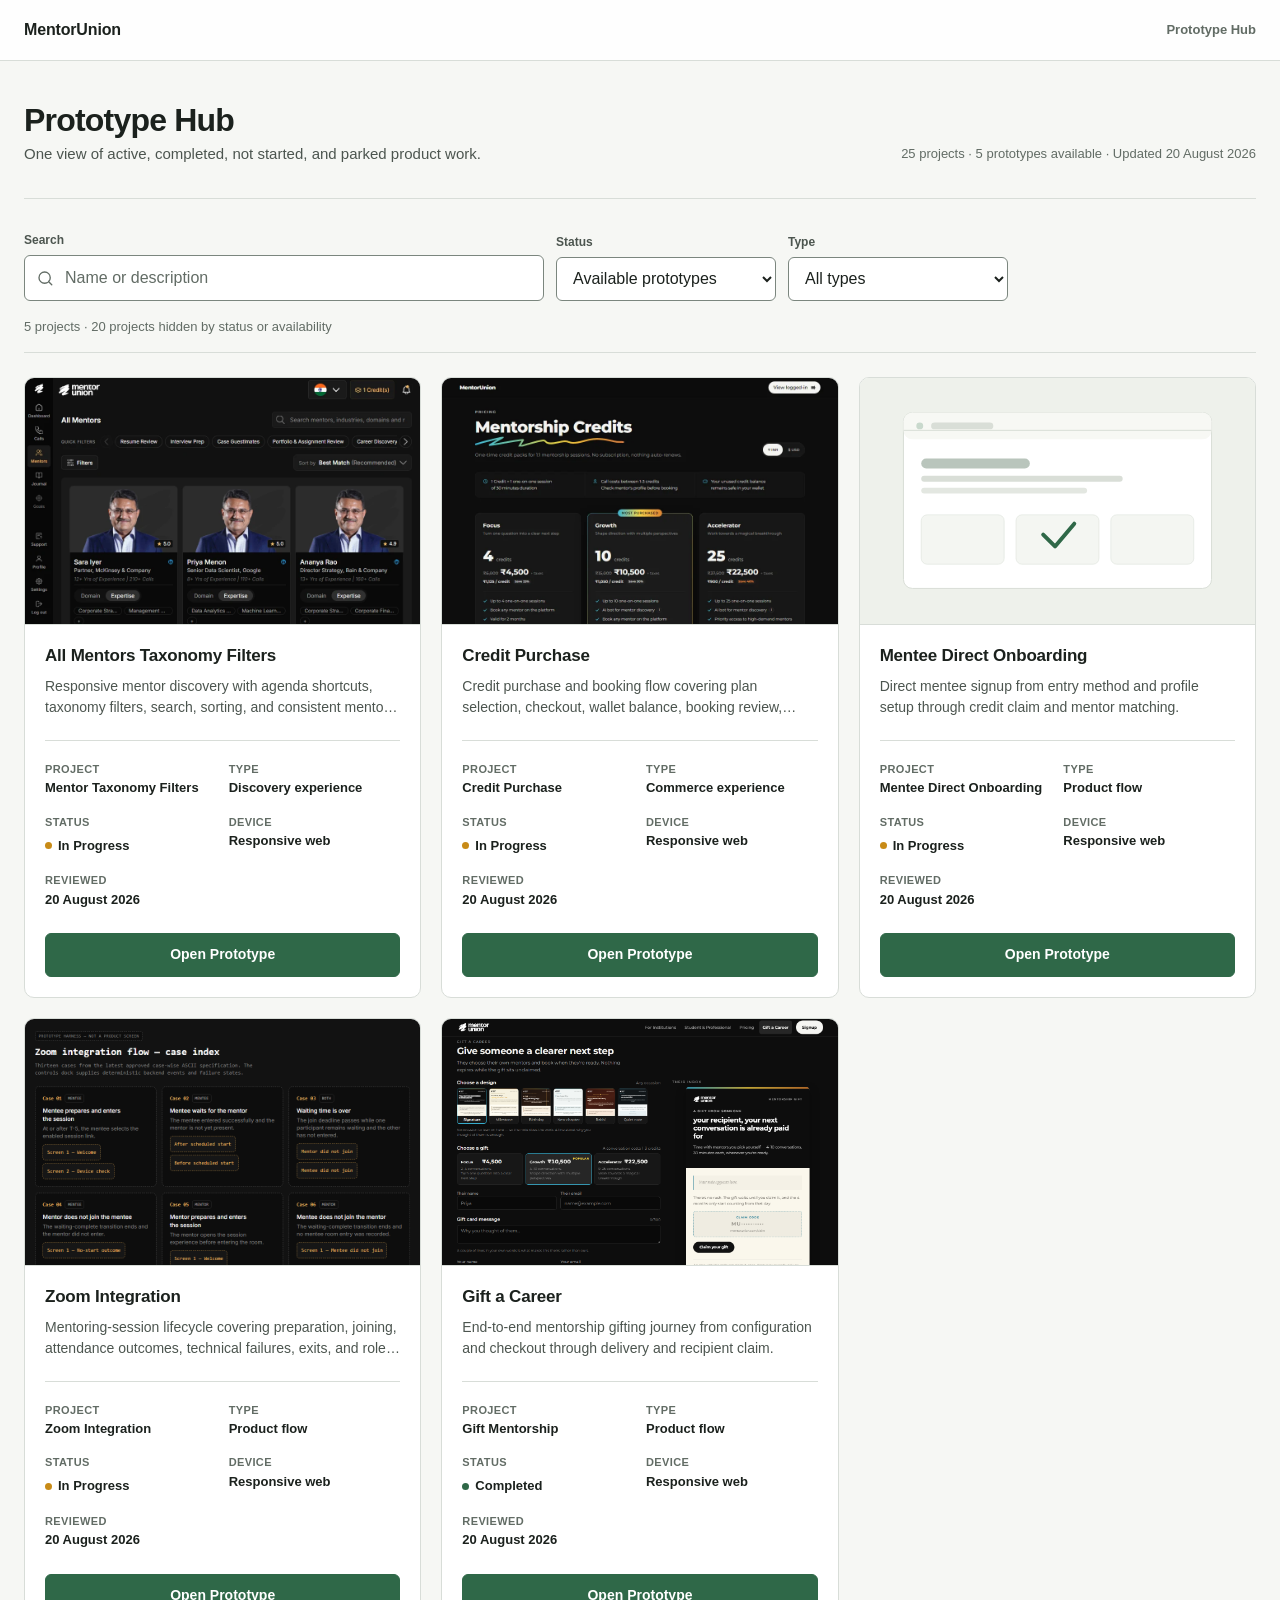
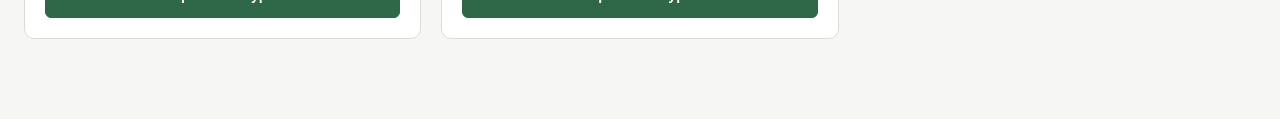
==== commit 5edab3c2: "File projects without a prototype under Parked The directory's default view showed every In Progress" ====
--- a/index.html
+++ b/index.html
@@ -46,12 +46,12 @@
         <div class="filter-field">
           <label for="status-filter">Status</label>
           <select id="status-filter" name="status">
-            <option value="default">Active and completed</option>
+            <option value="default">Available prototypes</option>
             <option value="all">All statuses</option>
             <option value="in-progress">In Progress</option>
             <option value="completed">Completed</option>
             <option value="not-started">Not Started</option>
-            <option value="parked">Parked</option>
+            <option value="parked">Parked or unavailable</option>
           </select>
         </div>
 
